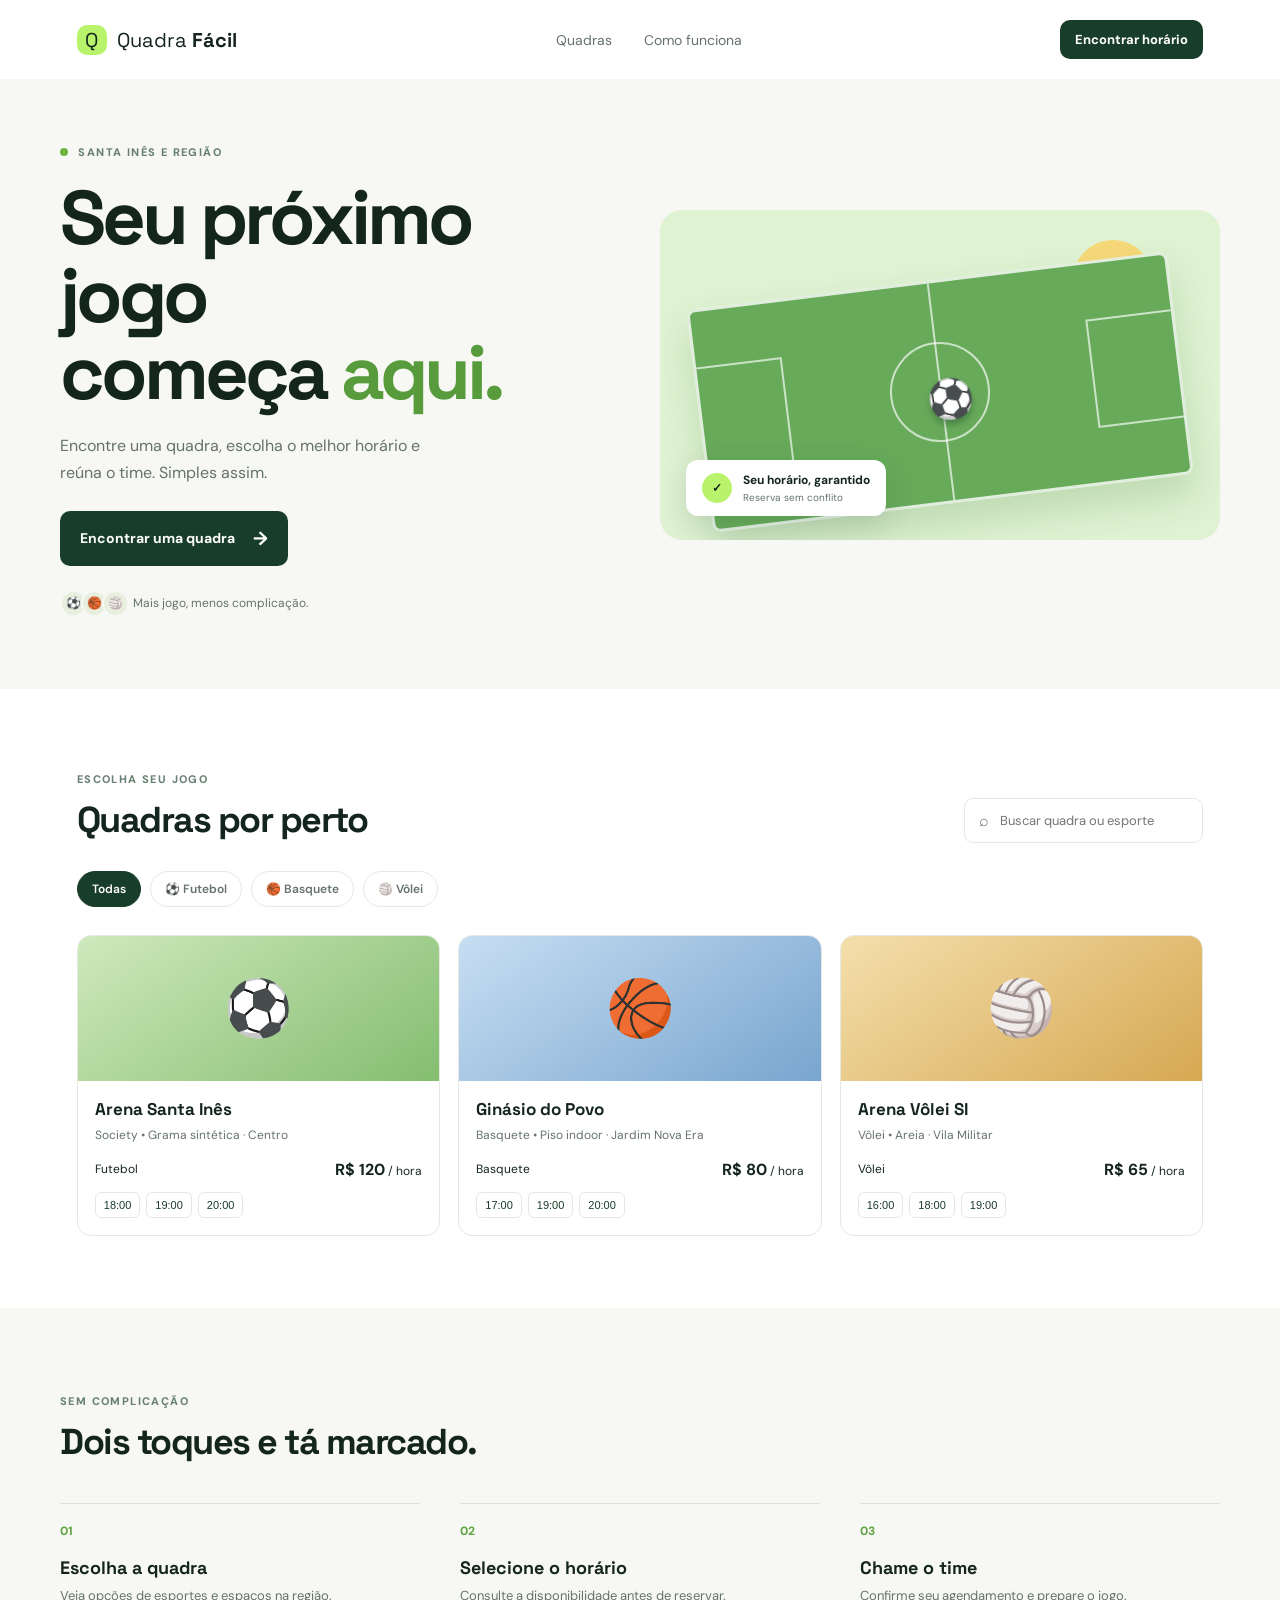
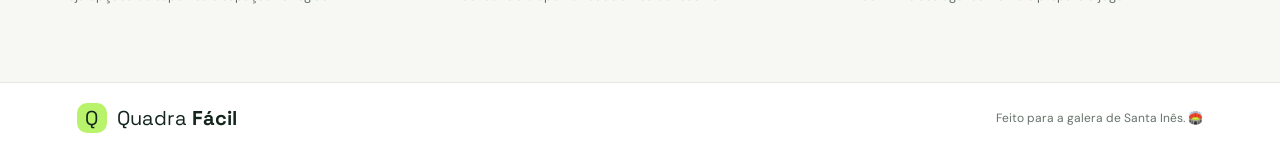
==== index.html @ 9c896634 "Cria estrutura inicial do Quadra Fácil" ====
﻿<!doctype html>
<html lang="pt-BR">
<head>
  <meta charset="utf-8">
  <meta name="viewport" content="width=device-width, initial-scale=1">
  <meta name="description" content="Encontre e agende quadras esportivas em Santa Inês e região.">
  <title>Quadra Fácil | Agende sua quadra</title>
  <link rel="stylesheet" href="src/styles.css">
  <script src="src/app.js" defer></script>
</head>
<body>
  <header class="topbar">
    <a class="brand" href="#inicio" aria-label="Quadra Fácil, início"><span class="brand-icon">Q</span> Quadra <strong>Fácil</strong></a>
    <nav aria-label="Navegação principal"><a href="#quadras">Quadras</a><a href="#como-funciona">Como funciona</a></nav>
    <a class="button button-small" href="#quadras">Encontrar horário</a>
  </header>
  <main>
    <section class="hero" id="inicio">
      <div class="hero-copy">
        <p class="eyebrow"><span></span> SANTA INÊS E REGIÃO</p>
        <h1>Seu próximo jogo<br>começa <em>aqui.</em></h1>
        <p class="hero-text">Encontre uma quadra, escolha o melhor horário e reúna o time. Simples assim.</p>
        <a class="button" href="#quadras">Encontrar uma quadra <span aria-hidden="true">→</span></a>
        <div class="hero-note"><span class="avatar-stack"><i>⚽</i><i>🏀</i><i>🏐</i></span><span>Mais jogo, menos complicação.</span></div>
      </div>
      <div class="hero-art" aria-label="Ilustração de uma quadra esportiva">
        <div class="sun"></div><div class="court"><div class="court-line center"></div><div class="court-line box-left"></div><div class="court-line box-right"></div><div class="court-circle"></div><span class="ball">⚽</span></div>
        <div class="floating-card"><span class="check">✓</span><span><b>Seu horário, garantido</b><small>Reserva sem conflito</small></span></div>
      </div>
    </section>
    <section class="booking" id="quadras">
      <div class="section-heading"><div><p class="eyebrow">ESCOLHA SEU JOGO</p><h2>Quadras por perto</h2></div><label class="search"><span>⌕</span><input id="search" type="search" placeholder="Buscar quadra ou esporte" aria-label="Buscar quadra ou esporte"></label></div>
      <div class="filters" role="group" aria-label="Filtrar por esporte"><button class="filter active" data-sport="all">Todas</button><button class="filter" data-sport="Futebol">⚽ Futebol</button><button class="filter" data-sport="Basquete">🏀 Basquete</button><button class="filter" data-sport="Vôlei">🏐 Vôlei</button></div>
      <div class="court-grid" id="court-grid" aria-live="polite"></div>
    </section>
    <section class="how" id="como-funciona"><p class="eyebrow">SEM COMPLICAÇÃO</p><h2>Dois toques e tá marcado.</h2><div class="steps"><article><span>01</span><h3>Escolha a quadra</h3><p>Veja opções de esportes e espaços na região.</p></article><article><span>02</span><h3>Selecione o horário</h3><p>Consulte a disponibilidade antes de reservar.</p></article><article><span>03</span><h3>Chame o time</h3><p>Confirme seu agendamento e prepare o jogo.</p></article></div></section>
  </main>
  <footer><a class="brand" href="#inicio"><span class="brand-icon">Q</span> Quadra <strong>Fácil</strong></a><span>Feito para a galera de Santa Inês. 🏟️</span></footer>
  <dialog id="booking-dialog"><form method="dialog" class="dialog-card"><button class="close" aria-label="Fechar">×</button><p class="eyebrow">RESERVAR QUADRA</p><h2 id="dialog-title">Agende seu jogo</h2><label>Seu nome<input id="name" required placeholder="Como podemos chamar você?"></label><label>Escolha um horário<select id="time" required></select></label><button class="button" id="confirm-booking" value="confirm">Confirmar reserva <span>→</span></button><p class="form-message" id="form-message" aria-live="polite"></p></form></dialog>
</body>
</html>
---- src/styles.css ----
﻿@import url('https://fonts.googleapis.com/css2?family=DM+Sans:wght@400;500;600;700;800&family=Space+Grotesk:wght@500;600;700&display=swap');
:root{--ink:#14251d;--muted:#65736a;--green:#b8f36b;--deep:#193d2b;--cream:#f7f8f3;--line:#e5e9e1}*{box-sizing:border-box}html{scroll-behavior:smooth}body{margin:0;background:var(--cream);color:var(--ink);font-family:'DM Sans',sans-serif}.topbar,footer{display:flex;align-items:center;justify-content:space-between;padding:20px max(calc((100vw - 1160px)/2),6vw);background:#fff}.brand{text-decoration:none;color:var(--ink);font-family:'Space Grotesk',sans-serif;font-size:20px;display:flex;align-items:center;gap:5px}.brand strong{font-weight:700}.brand-icon{display:grid;place-items:center;background:var(--green);width:30px;height:30px;border-radius:10px;margin-right:5px}.topbar nav{display:flex;gap:32px}.topbar nav a{color:var(--muted);text-decoration:none;font-size:14px}.button{display:inline-flex;align-items:center;justify-content:center;gap:18px;border:0;border-radius:10px;background:var(--deep);color:white;text-decoration:none;padding:15px 20px;font:700 14px 'DM Sans',sans-serif;cursor:pointer}.button span{font-size:19px}.button-small{padding:11px 15px;font-size:13px}.hero{max-width:1160px;margin:0 auto;min-height:480px;display:grid;grid-template-columns:1fr 1fr;align-items:center;padding:55px 0 72px;gap:40px}.eyebrow{font-size:11px;letter-spacing:1.4px;font-weight:800;color:#688073}.eyebrow span{display:inline-block;width:8px;height:8px;background:#6db543;border-radius:50%;margin-right:6px}.hero h1{font:700 clamp(48px,6vw,76px)/1.02 'Space Grotesk',sans-serif;letter-spacing:-4px;margin:20px 0}.hero h1 em{font-style:normal;color:#579b3d}.hero-text{max-width:390px;color:var(--muted);line-height:1.7;margin-bottom:25px}.hero-note{display:flex;align-items:center;gap:10px;color:var(--muted);font-size:12px;margin-top:24px}.avatar-stack{display:flex}.avatar-stack i{font-style:normal;display:grid;place-items:center;border:2px solid var(--cream);border-radius:50%;background:#e8efdf;width:27px;height:27px;margin-right:-6px;font-size:12px}.hero-art{position:relative;height:330px;border-radius:22px;overflow:hidden;background:#dff2d2}.sun{position:absolute;right:12%;top:9%;width:80px;height:80px;border-radius:50%;background:#f6d878}.court{position:absolute;inset:70px 38px 36px;background:#67aa5a;border:3px solid rgba(255,255,255,.8);border-radius:8px;transform:rotate(-7deg);box-shadow:0 20px 35px #437b3a33}.court-line{position:absolute;border:2px solid #ffffffaa}.center{height:100%;left:50%;border-width:0 0 0 2px}.box-left,.box-right{top:25%;height:50%;width:18%}.box-left{left:0;border-left:0}.box-right{right:0;border-right:0}.court-circle{position:absolute;width:100px;height:100px;border:2px solid #ffffffaa;border-radius:50%;left:calc(50% - 50px);top:calc(50% - 50px)}.ball{position:absolute;font-size:38px;left:47%;top:42%;filter:drop-shadow(0 5px 3px #244c2b66)}.floating-card{position:absolute;bottom:24px;left:26px;display:flex;gap:11px;align-items:center;background:#fff;padding:12px 16px;border-radius:12px;box-shadow:0 9px 30px #173d2b22;font-size:12px}.floating-card small{display:block;color:var(--muted);margin-top:3px}.check{display:grid;place-items:center;background:var(--green);width:30px;height:30px;border-radius:50%;font-weight:800}.booking{background:#fff;padding:72px max(calc((100vw - 1160px)/2),6vw)}.section-heading{display:flex;justify-content:space-between;align-items:end}.section-heading h2,.how h2{font:700 36px 'Space Grotesk',sans-serif;margin:8px 0 0;letter-spacing:-1.5px}.search{border:1px solid var(--line);border-radius:9px;padding:11px 14px;display:flex;gap:9px;align-items:center;color:var(--muted)}.search input{border:0;outline:0;font:13px 'DM Sans',sans-serif;width:190px}.filters{display:flex;gap:9px;margin:28px 0}.filter{background:#fff;border:1px solid var(--line);border-radius:99px;padding:9px 14px;color:var(--muted);font:600 12px 'DM Sans',sans-serif;cursor:pointer}.filter.active{background:var(--deep);border-color:var(--deep);color:#fff}.court-grid{display:grid;grid-template-columns:repeat(3,1fr);gap:18px}.court-card{border:1px solid var(--line);border-radius:14px;overflow:hidden;background:#fff}.court-photo{height:145px;display:grid;place-items:center;font-size:55px;background:linear-gradient(145deg,#cfe9bc,#84bd70)}.court-card:nth-child(2) .court-photo{background:linear-gradient(145deg,#c7def2,#78a5cf)}.court-card:nth-child(3) .court-photo{background:linear-gradient(145deg,#f4dfac,#d6a852)}.court-info{padding:17px}.court-info h3{font:700 17px 'Space Grotesk',sans-serif;margin:0 0 7px}.court-info p{margin:0;color:var(--muted);font-size:12px}.court-meta{display:flex;justify-content:space-between;align-items:center;margin:16px 0 12px;font-size:12px}.price b{font-size:16px}.slots{display:flex;gap:6px;flex-wrap:wrap}.slot{border:1px solid var(--line);border-radius:6px;padding:6px 8px;background:white;color:var(--deep);font-size:11px;cursor:pointer}.slot:hover{background:var(--green);border-color:var(--green)}.empty{color:var(--muted);grid-column:1/-1;padding:20px 0}.how{max-width:1160px;margin:auto;padding:75px 0}.steps{display:grid;grid-template-columns:repeat(3,1fr);gap:40px;margin-top:38px}.steps article{border-top:1px solid #dbe2d8;padding-top:15px}.steps article>span{font-size:12px;font-weight:800;color:#63a445}.steps h3{font:700 18px 'Space Grotesk',sans-serif;margin:16px 0 7px}.steps p{color:var(--muted);font-size:13px;line-height:1.6;margin:0}footer{border-top:1px solid var(--line);font-size:12px;color:var(--muted)}dialog{border:0;border-radius:16px;padding:0;box-shadow:0 20px 80px #102a1d44;width:min(420px,calc(100% - 32px))}dialog::backdrop{background:#13271dcc}.dialog-card{padding:28px;display:grid;gap:14px;position:relative}.dialog-card h2{font:700 26px 'Space Grotesk',sans-serif;margin:0}.dialog-card label{font-size:12px;font-weight:700;display:grid;gap:7px}.dialog-card input,.dialog-card select{padding:12px;border:1px solid var(--line);border-radius:8px;font:14px 'DM Sans',sans-serif}.close{position:absolute;right:17px;top:15px;background:none;border:0;font-size:25px;cursor:pointer}.form-message{font-size:13px;color:#477c34;margin:0;min-height:16px}@media(max-width:900px){.hero,.how{margin-left:6vw;margin-right:6vw}.hero{padding-top:40px}.hero-art{height:280px}.booking{padding-left:6vw;padding-right:6vw}}@media(max-width:650px){.topbar{padding:15px 5vw}.topbar nav{display:none}.hero{grid-template-columns:1fr;padding:45px 0;gap:25px}.hero h1{font-size:58px}.hero-art{height:250px}.section-heading{align-items:start;gap:18px;flex-direction:column}.section-heading h2,.how h2{font-size:30px}.court-grid{grid-template-columns:1fr}.steps{grid-template-columns:1fr;gap:22px}.how{padding:55px 0}footer{padding:18px 5vw;gap:12px;align-items:start;flex-direction:column}}
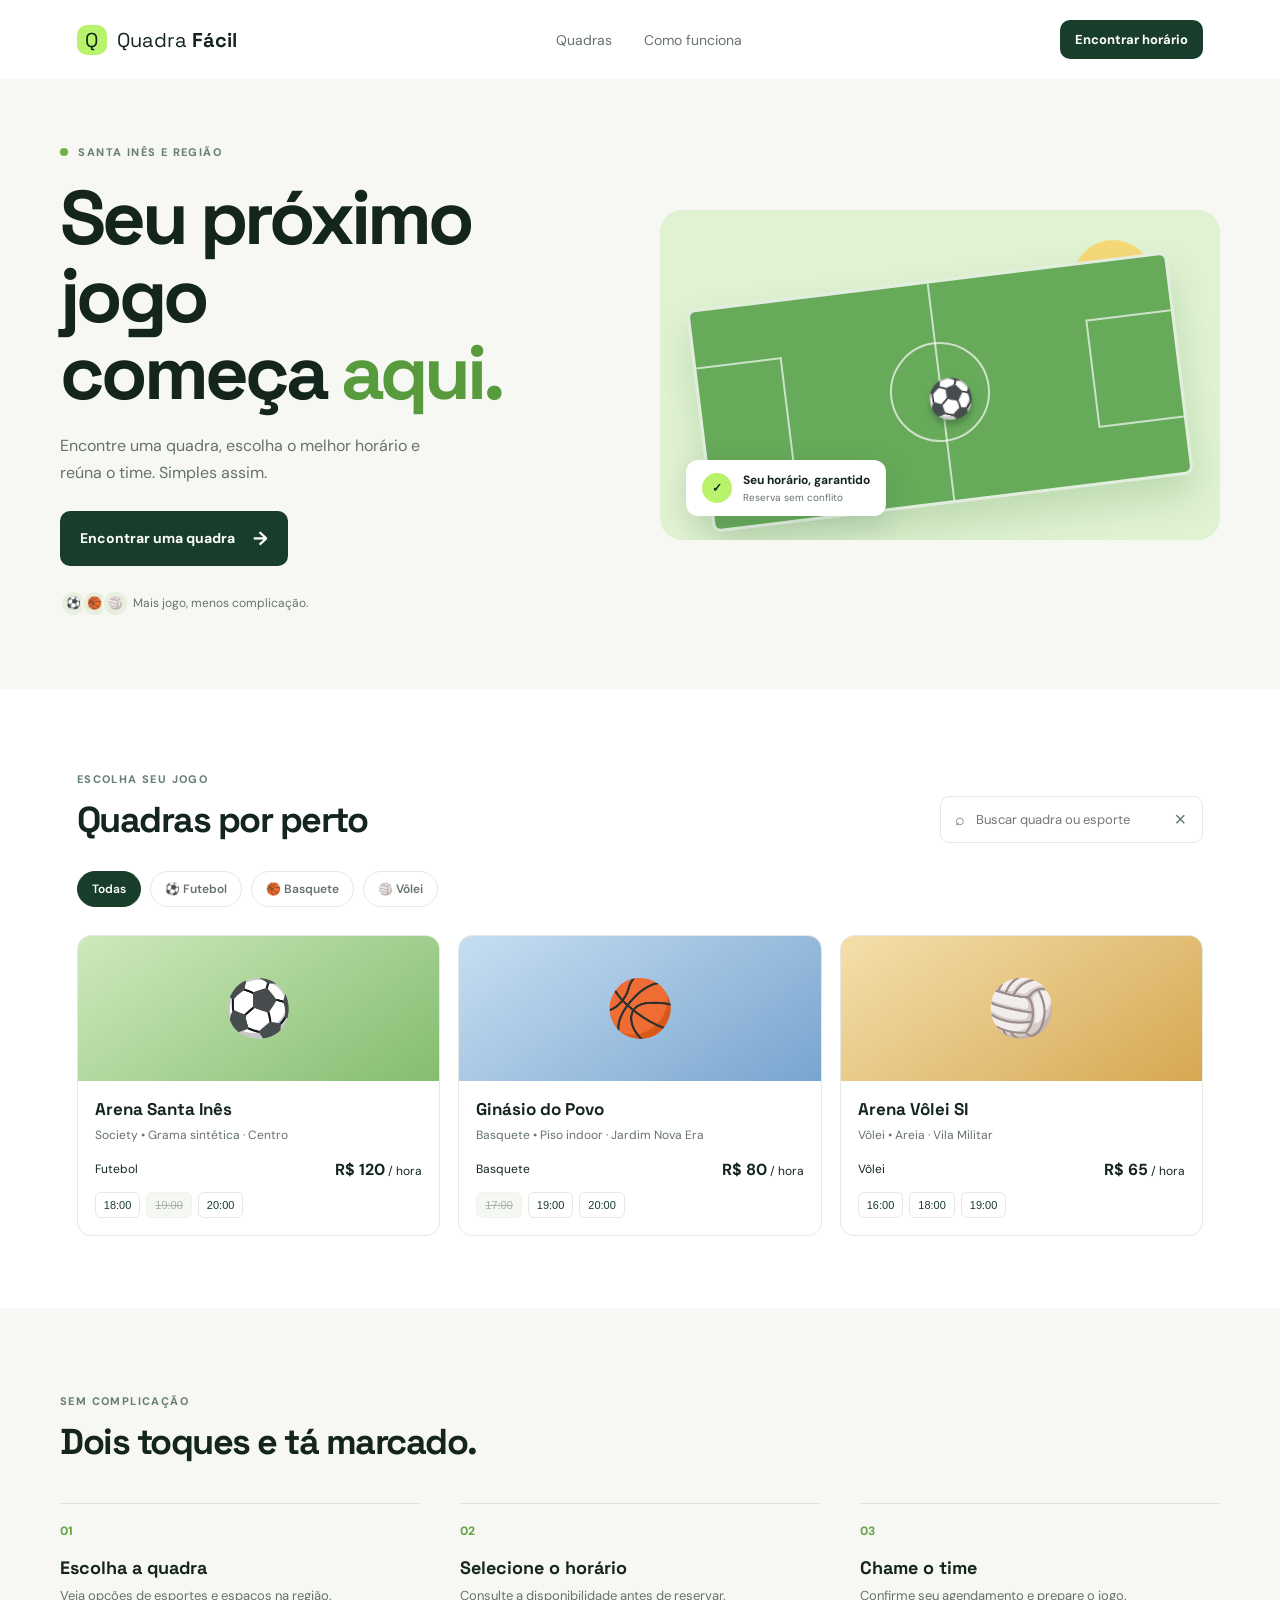
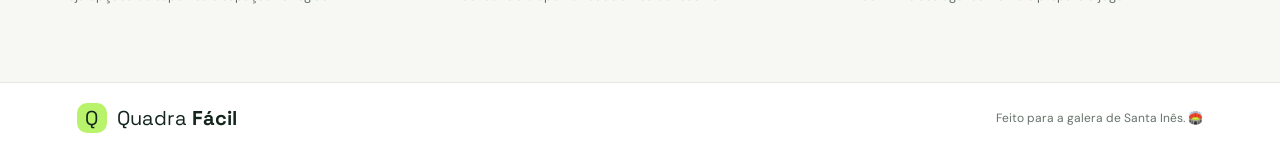
==== commit 29777d49: "Adiciona ação para limpar a busca" ====
--- a/index.html
+++ b/index.html
@@ -1,4 +1,4 @@
-﻿<!doctype html>
+<!doctype html>
 <html lang="pt-BR">
 <head>
   <meta charset="utf-8">
@@ -6,6 +6,7 @@
   <meta name="description" content="Encontre e agende quadras esportivas em Santa Inês e região.">
   <title>Quadra Fácil | Agende sua quadra</title>
   <link rel="stylesheet" href="src/styles.css">
+  <script src="src/courts.js" defer></script>
   <script src="src/app.js" defer></script>
 </head>
 <body>
@@ -29,13 +30,13 @@
       </div>
     </section>
     <section class="booking" id="quadras">
-      <div class="section-heading"><div><p class="eyebrow">ESCOLHA SEU JOGO</p><h2>Quadras por perto</h2></div><label class="search"><span>⌕</span><input id="search" type="search" placeholder="Buscar quadra ou esporte" aria-label="Buscar quadra ou esporte"></label></div>
+      <div class="section-heading"><div><p class="eyebrow">ESCOLHA SEU JOGO</p><h2>Quadras por perto</h2></div><div class="search"><span aria-hidden="true">⌕</span><input id="search" type="search" placeholder="Buscar quadra ou esporte" aria-label="Buscar quadra ou esporte"><button id="clear-search" type="button" aria-label="Limpar busca">×</button></div></div>
       <div class="filters" role="group" aria-label="Filtrar por esporte"><button class="filter active" data-sport="all">Todas</button><button class="filter" data-sport="Futebol">⚽ Futebol</button><button class="filter" data-sport="Basquete">🏀 Basquete</button><button class="filter" data-sport="Vôlei">🏐 Vôlei</button></div>
       <div class="court-grid" id="court-grid" aria-live="polite"></div>
     </section>
     <section class="how" id="como-funciona"><p class="eyebrow">SEM COMPLICAÇÃO</p><h2>Dois toques e tá marcado.</h2><div class="steps"><article><span>01</span><h3>Escolha a quadra</h3><p>Veja opções de esportes e espaços na região.</p></article><article><span>02</span><h3>Selecione o horário</h3><p>Consulte a disponibilidade antes de reservar.</p></article><article><span>03</span><h3>Chame o time</h3><p>Confirme seu agendamento e prepare o jogo.</p></article></div></section>
   </main>
   <footer><a class="brand" href="#inicio"><span class="brand-icon">Q</span> Quadra <strong>Fácil</strong></a><span>Feito para a galera de Santa Inês. 🏟️</span></footer>
-  <dialog id="booking-dialog"><form method="dialog" class="dialog-card"><button class="close" aria-label="Fechar">×</button><p class="eyebrow">RESERVAR QUADRA</p><h2 id="dialog-title">Agende seu jogo</h2><label>Seu nome<input id="name" required placeholder="Como podemos chamar você?"></label><label>Escolha um horário<select id="time" required></select></label><button class="button" id="confirm-booking" value="confirm">Confirmar reserva <span>→</span></button><p class="form-message" id="form-message" aria-live="polite"></p></form></dialog>
+  <dialog id="booking-dialog"><form method="dialog" class="dialog-card"><button class="close" aria-label="Fechar">×</button><p class="eyebrow">RESERVAR QUADRA</p><h2 id="dialog-title">Agende seu jogo</h2><label>Seu nome<input id="name" required placeholder="Como podemos chamar você?"></label><label>Data da reserva<input id="date" type="date" required></label><label>Escolha um horário<select id="time" required></select></label><button class="button" id="confirm-booking" value="confirm">Confirmar reserva <span>→</span></button><p class="form-message" id="form-message" aria-live="polite"></p></form></dialog>
 </body>
 </html>
--- a/src/styles.css
+++ b/src/styles.css
@@ -1,2 +1,5 @@
-﻿@import url('https://fonts.googleapis.com/css2?family=DM+Sans:wght@400;500;600;700;800&family=Space+Grotesk:wght@500;600;700&display=swap');
+@import url('https://fonts.googleapis.com/css2?family=DM+Sans:wght@400;500;600;700;800&family=Space+Grotesk:wght@500;600;700&display=swap');
 :root{--ink:#14251d;--muted:#65736a;--green:#b8f36b;--deep:#193d2b;--cream:#f7f8f3;--line:#e5e9e1}*{box-sizing:border-box}html{scroll-behavior:smooth}body{margin:0;background:var(--cream);color:var(--ink);font-family:'DM Sans',sans-serif}.topbar,footer{display:flex;align-items:center;justify-content:space-between;padding:20px max(calc((100vw - 1160px)/2),6vw);background:#fff}.brand{text-decoration:none;color:var(--ink);font-family:'Space Grotesk',sans-serif;font-size:20px;display:flex;align-items:center;gap:5px}.brand strong{font-weight:700}.brand-icon{display:grid;place-items:center;background:var(--green);width:30px;height:30px;border-radius:10px;margin-right:5px}.topbar nav{display:flex;gap:32px}.topbar nav a{color:var(--muted);text-decoration:none;font-size:14px}.button{display:inline-flex;align-items:center;justify-content:center;gap:18px;border:0;border-radius:10px;background:var(--deep);color:white;text-decoration:none;padding:15px 20px;font:700 14px 'DM Sans',sans-serif;cursor:pointer}.button span{font-size:19px}.button-small{padding:11px 15px;font-size:13px}.hero{max-width:1160px;margin:0 auto;min-height:480px;display:grid;grid-template-columns:1fr 1fr;align-items:center;padding:55px 0 72px;gap:40px}.eyebrow{font-size:11px;letter-spacing:1.4px;font-weight:800;color:#688073}.eyebrow span{display:inline-block;width:8px;height:8px;background:#6db543;border-radius:50%;margin-right:6px}.hero h1{font:700 clamp(48px,6vw,76px)/1.02 'Space Grotesk',sans-serif;letter-spacing:-4px;margin:20px 0}.hero h1 em{font-style:normal;color:#579b3d}.hero-text{max-width:390px;color:var(--muted);line-height:1.7;margin-bottom:25px}.hero-note{display:flex;align-items:center;gap:10px;color:var(--muted);font-size:12px;margin-top:24px}.avatar-stack{display:flex}.avatar-stack i{font-style:normal;display:grid;place-items:center;border:2px solid var(--cream);border-radius:50%;background:#e8efdf;width:27px;height:27px;margin-right:-6px;font-size:12px}.hero-art{position:relative;height:330px;border-radius:22px;overflow:hidden;background:#dff2d2}.sun{position:absolute;right:12%;top:9%;width:80px;height:80px;border-radius:50%;background:#f6d878}.court{position:absolute;inset:70px 38px 36px;background:#67aa5a;border:3px solid rgba(255,255,255,.8);border-radius:8px;transform:rotate(-7deg);box-shadow:0 20px 35px #437b3a33}.court-line{position:absolute;border:2px solid #ffffffaa}.center{height:100%;left:50%;border-width:0 0 0 2px}.box-left,.box-right{top:25%;height:50%;width:18%}.box-left{left:0;border-left:0}.box-right{right:0;border-right:0}.court-circle{position:absolute;width:100px;height:100px;border:2px solid #ffffffaa;border-radius:50%;left:calc(50% - 50px);top:calc(50% - 50px)}.ball{position:absolute;font-size:38px;left:47%;top:42%;filter:drop-shadow(0 5px 3px #244c2b66)}.floating-card{position:absolute;bottom:24px;left:26px;display:flex;gap:11px;align-items:center;background:#fff;padding:12px 16px;border-radius:12px;box-shadow:0 9px 30px #173d2b22;font-size:12px}.floating-card small{display:block;color:var(--muted);margin-top:3px}.check{display:grid;place-items:center;background:var(--green);width:30px;height:30px;border-radius:50%;font-weight:800}.booking{background:#fff;padding:72px max(calc((100vw - 1160px)/2),6vw)}.section-heading{display:flex;justify-content:space-between;align-items:end}.section-heading h2,.how h2{font:700 36px 'Space Grotesk',sans-serif;margin:8px 0 0;letter-spacing:-1.5px}.search{border:1px solid var(--line);border-radius:9px;padding:11px 14px;display:flex;gap:9px;align-items:center;color:var(--muted)}.search input{border:0;outline:0;font:13px 'DM Sans',sans-serif;width:190px}.filters{display:flex;gap:9px;margin:28px 0}.filter{background:#fff;border:1px solid var(--line);border-radius:99px;padding:9px 14px;color:var(--muted);font:600 12px 'DM Sans',sans-serif;cursor:pointer}.filter.active{background:var(--deep);border-color:var(--deep);color:#fff}.court-grid{display:grid;grid-template-columns:repeat(3,1fr);gap:18px}.court-card{border:1px solid var(--line);border-radius:14px;overflow:hidden;background:#fff}.court-photo{height:145px;display:grid;place-items:center;font-size:55px;background:linear-gradient(145deg,#cfe9bc,#84bd70)}.court-card:nth-child(2) .court-photo{background:linear-gradient(145deg,#c7def2,#78a5cf)}.court-card:nth-child(3) .court-photo{background:linear-gradient(145deg,#f4dfac,#d6a852)}.court-info{padding:17px}.court-info h3{font:700 17px 'Space Grotesk',sans-serif;margin:0 0 7px}.court-info p{margin:0;color:var(--muted);font-size:12px}.court-meta{display:flex;justify-content:space-between;align-items:center;margin:16px 0 12px;font-size:12px}.price b{font-size:16px}.slots{display:flex;gap:6px;flex-wrap:wrap}.slot{border:1px solid var(--line);border-radius:6px;padding:6px 8px;background:white;color:var(--deep);font-size:11px;cursor:pointer}.slot:hover{background:var(--green);border-color:var(--green)}.empty{color:var(--muted);grid-column:1/-1;padding:20px 0}.how{max-width:1160px;margin:auto;padding:75px 0}.steps{display:grid;grid-template-columns:repeat(3,1fr);gap:40px;margin-top:38px}.steps article{border-top:1px solid #dbe2d8;padding-top:15px}.steps article>span{font-size:12px;font-weight:800;color:#63a445}.steps h3{font:700 18px 'Space Grotesk',sans-serif;margin:16px 0 7px}.steps p{color:var(--muted);font-size:13px;line-height:1.6;margin:0}footer{border-top:1px solid var(--line);font-size:12px;color:var(--muted)}dialog{border:0;border-radius:16px;padding:0;box-shadow:0 20px 80px #102a1d44;width:min(420px,calc(100% - 32px))}dialog::backdrop{background:#13271dcc}.dialog-card{padding:28px;display:grid;gap:14px;position:relative}.dialog-card h2{font:700 26px 'Space Grotesk',sans-serif;margin:0}.dialog-card label{font-size:12px;font-weight:700;display:grid;gap:7px}.dialog-card input,.dialog-card select{padding:12px;border:1px solid var(--line);border-radius:8px;font:14px 'DM Sans',sans-serif}.close{position:absolute;right:17px;top:15px;background:none;border:0;font-size:25px;cursor:pointer}.form-message{font-size:13px;color:#477c34;margin:0;min-height:16px}@media(max-width:900px){.hero,.how{margin-left:6vw;margin-right:6vw}.hero{padding-top:40px}.hero-art{height:280px}.booking{padding-left:6vw;padding-right:6vw}}@media(max-width:650px){.topbar{padding:15px 5vw}.topbar nav{display:none}.hero{grid-template-columns:1fr;padding:45px 0;gap:25px}.hero h1{font-size:58px}.hero-art{height:250px}.section-heading{align-items:start;gap:18px;flex-direction:column}.section-heading h2,.how h2{font-size:30px}.court-grid{grid-template-columns:1fr}.steps{grid-template-columns:1fr;gap:22px}.how{padding:55px 0}footer{padding:18px 5vw;gap:12px;align-items:start;flex-direction:column}}
+
+.slot:disabled{cursor:not-allowed;opacity:.55;background:#eef1eb;color:#65736a;text-decoration:line-through}
+.search button{border:0;background:transparent;color:var(--muted);font-size:20px;cursor:pointer;padding:0 2px}
